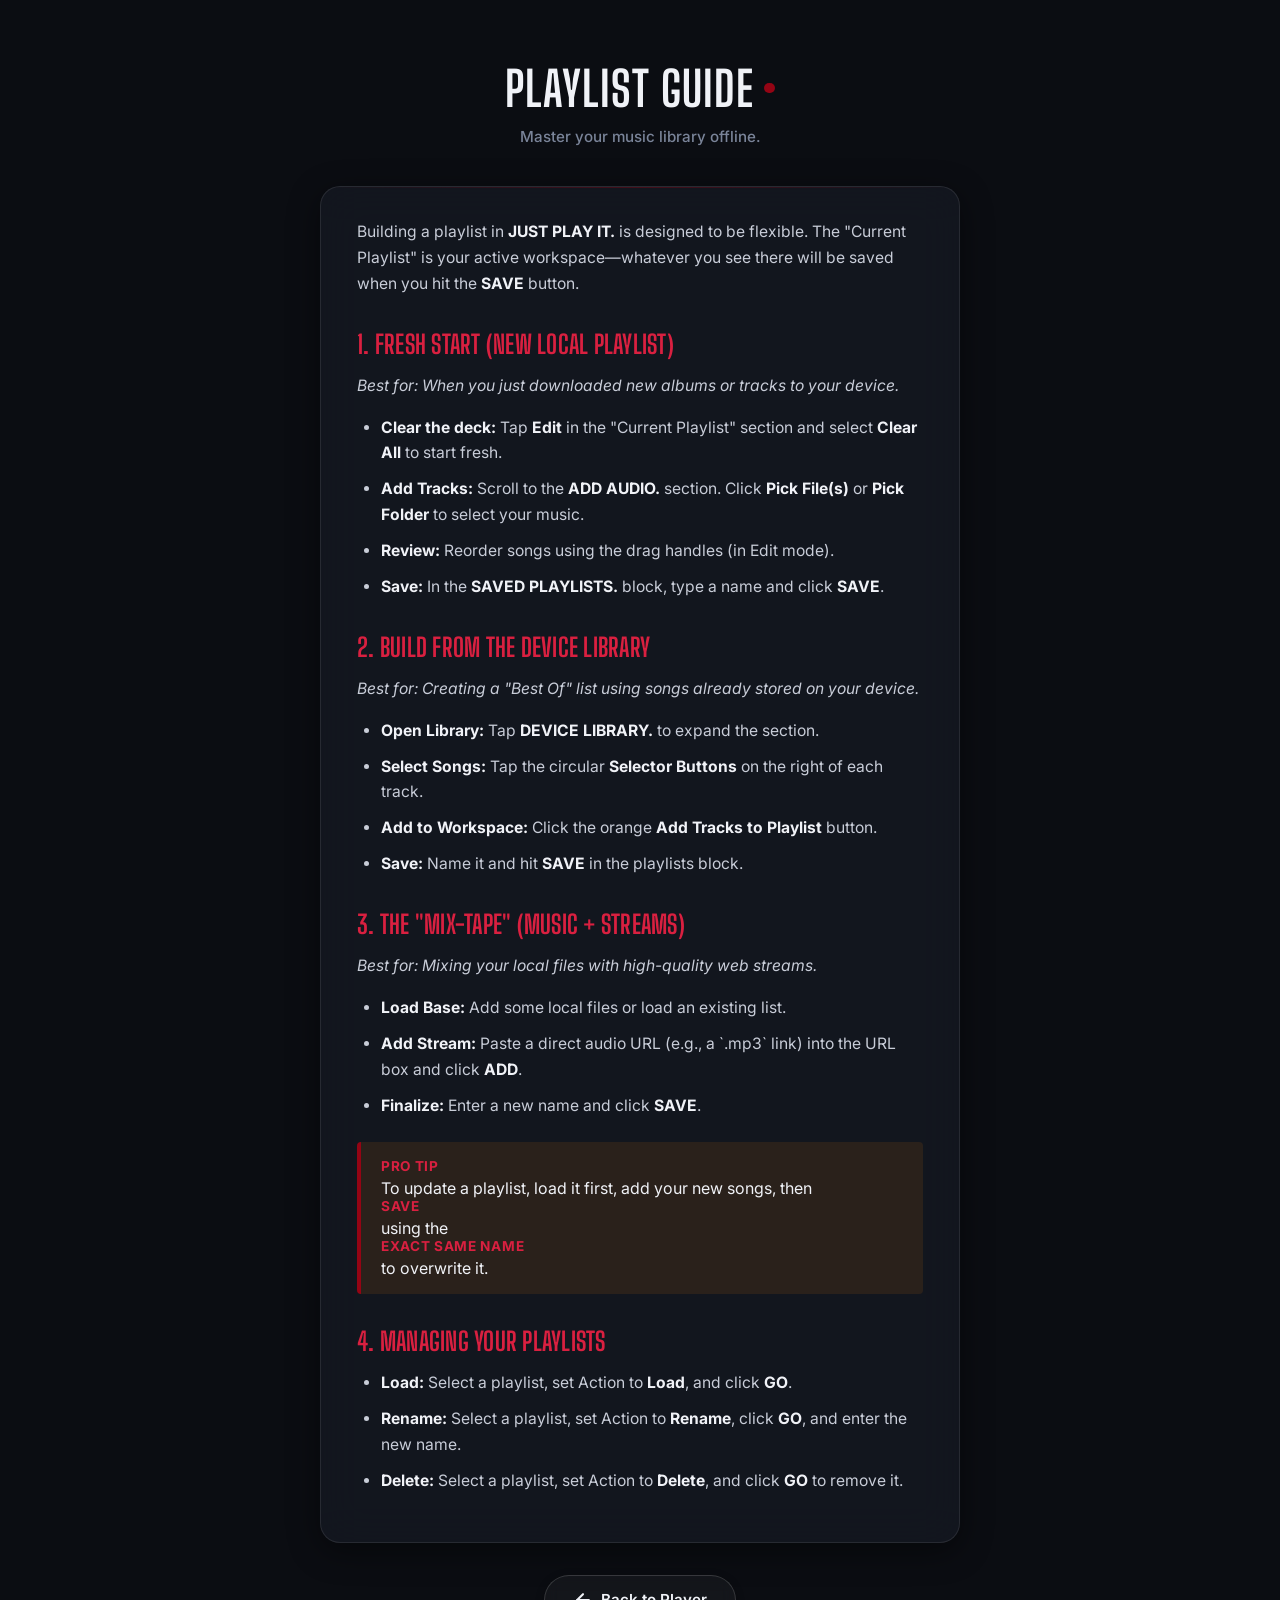
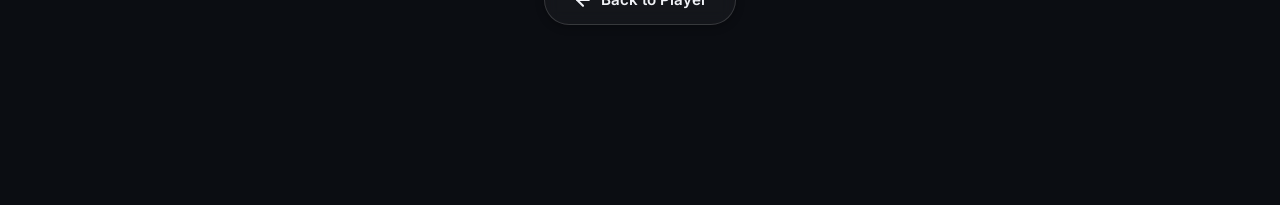
==== guide.html @ 5859a804 "guide" ====
<!doctype html>
<html lang="en" data-theme="dark">
  <head>
    <meta charset="UTF-8" />
    <meta name="viewport" content="width=device-width, initial-scale=1.0, viewport-fit=cover" />
    <meta name="theme-color" content="#0b0d12" id="themeColorMeta" />
    <meta name="description" content="JUST PLAY IT. Playlist Building Guide" />
    <title>Playlist Guide – JUST PLAY IT.</title>
    
    <link rel="icon" href="icons/icon-192.png" />
    <link rel="apple-touch-icon" href="icons/icon-192.png" />
    
    <link rel="preconnect" href="https://fonts.googleapis.com" />
    <link rel="preconnect" href="https://fonts.gstatic.com" crossorigin />
    <link href="https://fonts.googleapis.com/css2?family=Inter:wght@400;500;600;700;800&family=Oswald:wght@700&family=Big+Shoulders+Display:wght@900&family=Saira+Extra+Condensed:wght@900&display=swap" rel="stylesheet" />
    
    <link rel="stylesheet" href="style.css" />
    <style>
      .guide-container {
        max-width: 680px;
        margin: 0 auto;
        padding: 60px 20px 80px;
      }
      .guide-header {
        text-align: center;
        margin-bottom: 40px;
      }
      .guide-header h1 {
        font-family: "Big Shoulders Display", "Oswald", sans-serif;
        font-size: 3rem;
        margin: 0 0 10px;
        letter-spacing: 0.02em;
        text-transform: uppercase;
        display: flex;
        align-items: center;
        justify-content: center;
        gap: 8px;
        color: var(--text);
      }
      .guide-header p {
        color: var(--muted);
        font-size: 0.95rem;
        font-weight: 500;
        margin: 0;
      }
      .guide-card {
        background: var(--panel);
        border: 1px solid var(--border);
        border-radius: var(--radius);
        padding: 32px 36px;
        box-shadow: var(--shadow);
        backdrop-filter: blur(20px);
        position: relative;
        overflow: hidden;
      }
      .guide-card::before {
        content: "";
        position: absolute;
        top: 0; left: 0; right: 0;
        height: 1px;
        background: linear-gradient(90deg, transparent, var(--accent-glow), transparent);
        pointer-events: none;
      }
      .guide-card h2 {
        font-family: "Big Shoulders Display", "Oswald", sans-serif;
        font-size: 1.6rem;
        text-transform: uppercase;
        margin: 32px 0 14px;
        color: var(--accent-light);
        letter-spacing: 0.01em;
      }
      .guide-card h2:first-child {
        margin-top: 0;
      }
      .guide-card p, .guide-card ul {
        font-size: 0.98rem;
        line-height: 1.65;
        color: var(--text-2);
        margin-bottom: 16px;
        margin-top: 0;
      }
      .guide-card ul {
        padding-left: 24px;
      }
      .guide-card li {
        margin-bottom: 10px;
      }
      .guide-card strong {
        color: var(--text);
      }
      .tip-box {
        background: rgba(255, 140, 0, 0.1);
        border-left: 4px solid var(--accent);
        padding: 16px 20px;
        margin: 24px 0;
        border-radius: 4px;
      }
      .tip-box strong {
        color: var(--accent-light);
        text-transform: uppercase;
        font-size: 0.85rem;
        letter-spacing: 0.05em;
        display: block;
        margin-bottom: 4px;
      }
      .back-btn-wrap {
        margin-top: 32px;
        text-align: center;
      }
      .back-btn {
        display: inline-flex;
        align-items: center;
        gap: 8px;
        padding: 14px 28px;
        border-radius: 999px;
        background: var(--glass);
        border: 1px solid var(--border-strong);
        color: var(--text);
        text-decoration: none;
        font-weight: 600;
        font-size: 0.95rem;
        transition: all var(--transition);
        backdrop-filter: blur(8px);
        box-shadow: var(--shadow-sm);
      }
      .back-btn:hover {
        background: var(--glass-border);
        border-color: var(--accent-subtle-border);
        transform: translateY(-2px);
        box-shadow: 0 6px 16px rgba(0,0,0,0.2), 0 0 15px var(--accent-glow);
      }
      .back-btn:active {
        transform: translateY(0);
      }
      
      @media (max-width: 560px) {
        .guide-container {
          padding: 40px 16px 60px;
        }
        .guide-card {
          padding: 24px 20px;
        }
        .guide-header h1 {
          font-size: 2.4rem;
        }
      }
    </style>
  </head>
  <body>
    <div class="guide-container">
      <div class="guide-header">
        <h1>Playlist Guide<span class="dot" style="width: 0.22em; height: 0.22em; color: var(--accent);"></span></h1>
        <p>Master your music library offline.</p>
      </div>

      <div class="guide-card">
        <p>Building a playlist in <strong>JUST PLAY IT.</strong> is designed to be flexible. The "Current Playlist" is your active workspace—whatever you see there will be saved when you hit the <strong>SAVE</strong> button.</p>

        <h2>1. Fresh Start (New Local Playlist)</h2>
        <p><em>Best for: When you just downloaded new albums or tracks to your device.</em></p>
        <ul>
          <li><strong>Clear the deck:</strong> Tap <strong>Edit</strong> in the "Current Playlist" section and select <strong>Clear All</strong> to start fresh.</li>
          <li><strong>Add Tracks:</strong> Scroll to the <strong>ADD AUDIO.</strong> section. Click <strong>Pick File(s)</strong> or <strong>Pick Folder</strong> to select your music.</li>
          <li><strong>Review:</strong> Reorder songs using the drag handles (in Edit mode).</li>
          <li><strong>Save:</strong> In the <strong>SAVED PLAYLISTS.</strong> block, type a name and click <strong>SAVE</strong>.</li>
        </ul>

        <h2>2. Build from the Device Library</h2>
        <p><em>Best for: Creating a "Best Of" list using songs already stored on your device.</em></p>
        <ul>
          <li><strong>Open Library:</strong> Tap <strong>DEVICE LIBRARY.</strong> to expand the section.</li>
          <li><strong>Select Songs:</strong> Tap the circular <strong>Selector Buttons</strong> on the right of each track.</li>
          <li><strong>Add to Workspace:</strong> Click the orange <strong>Add Tracks to Playlist</strong> button.</li>
          <li><strong>Save:</strong> Name it and hit <strong>SAVE</strong> in the playlists block.</li>
        </ul>

        <h2>3. The "Mix-Tape" (Music + Streams)</h2>
        <p><em>Best for: Mixing your local files with high-quality web streams.</em></p>
        <ul>
          <li><strong>Load Base:</strong> Add some local files or load an existing list.</li>
          <li><strong>Add Stream:</strong> Paste a direct audio URL (e.g., a `.mp3` link) into the URL box and click <strong>ADD</strong>.</li>
          <li><strong>Finalize:</strong> Enter a new name and click <strong>SAVE</strong>.</li>
        </ul>

        <div class="tip-box">
          <strong>Pro Tip</strong>
          To update a playlist, load it first, add your new songs, then <strong>SAVE</strong> using the <strong>EXACT SAME NAME</strong> to overwrite it.
        </div>

        <h2>4. Managing Your Playlists</h2>
        <ul>
          <li><strong>Load:</strong> Select a playlist, set Action to <strong>Load</strong>, and click <strong>GO</strong>.</li>
          <li><strong>Rename:</strong> Select a playlist, set Action to <strong>Rename</strong>, click <strong>GO</strong>, and enter the new name.</li>
          <li><strong>Delete:</strong> Select a playlist, set Action to <strong>Delete</strong>, and click <strong>GO</strong> to remove it.</li>
        </ul>
      </div>

      <div class="back-btn-wrap">
        <a href="index.html" class="back-btn">
          <svg width="20" height="20" viewBox="0 0 24 24" fill="none" stroke="currentColor" stroke-width="2.5" stroke-linecap="round" stroke-linejoin="round" aria-hidden="true"><line x1="19" y1="12" x2="5" y2="12"/><polyline points="12 19 5 12 12 5"/></svg>
          Back to Player
        </a>
      </div>
    </div>
    
    <script>
      // Sync theme with main app preference
      const saved = localStorage.getItem("justPlayItTheme");
      const theme = saved === "light" ? "light" : "dark";
      document.documentElement.setAttribute("data-theme", theme);
      const meta = document.getElementById("themeColorMeta");
      if (meta) {
        meta.content = theme === "light" ? "#f6f4f1" : "#0b0d12";
      }
    </script>
  </body>
</html>
---- style.css ----
@import url("https://fonts.googleapis.com/css2?family=Inter:wght@400;500;600;700;800&family=Oswald:wght@700&family=Big+Shoulders+Display:wght@900&family=Saira+Extra+Condensed:wght@900&display=swap");

/* ═══════════════════════════════════════════
   JUST PLAY IT. — Main Stylesheet
   Split into logical modules for maintainability
═══════════════════════════════════════════ */

@import url("css/tokens.css");      /* Design tokens: colors, radii, shadows, transitions */
@import url("css/base.css");        /* Splash screen, reset, body, app shell */
@import url("css/components.css");  /* Topbar, buttons, cards, player, playlist, add-audio, toast */
@import url("css/sidebar.css");     /* Sidebar panel, library list, QR code, rearrange mode */
@import url("css/responsive.css");  /* Media queries, scrollbar, responsive layout */
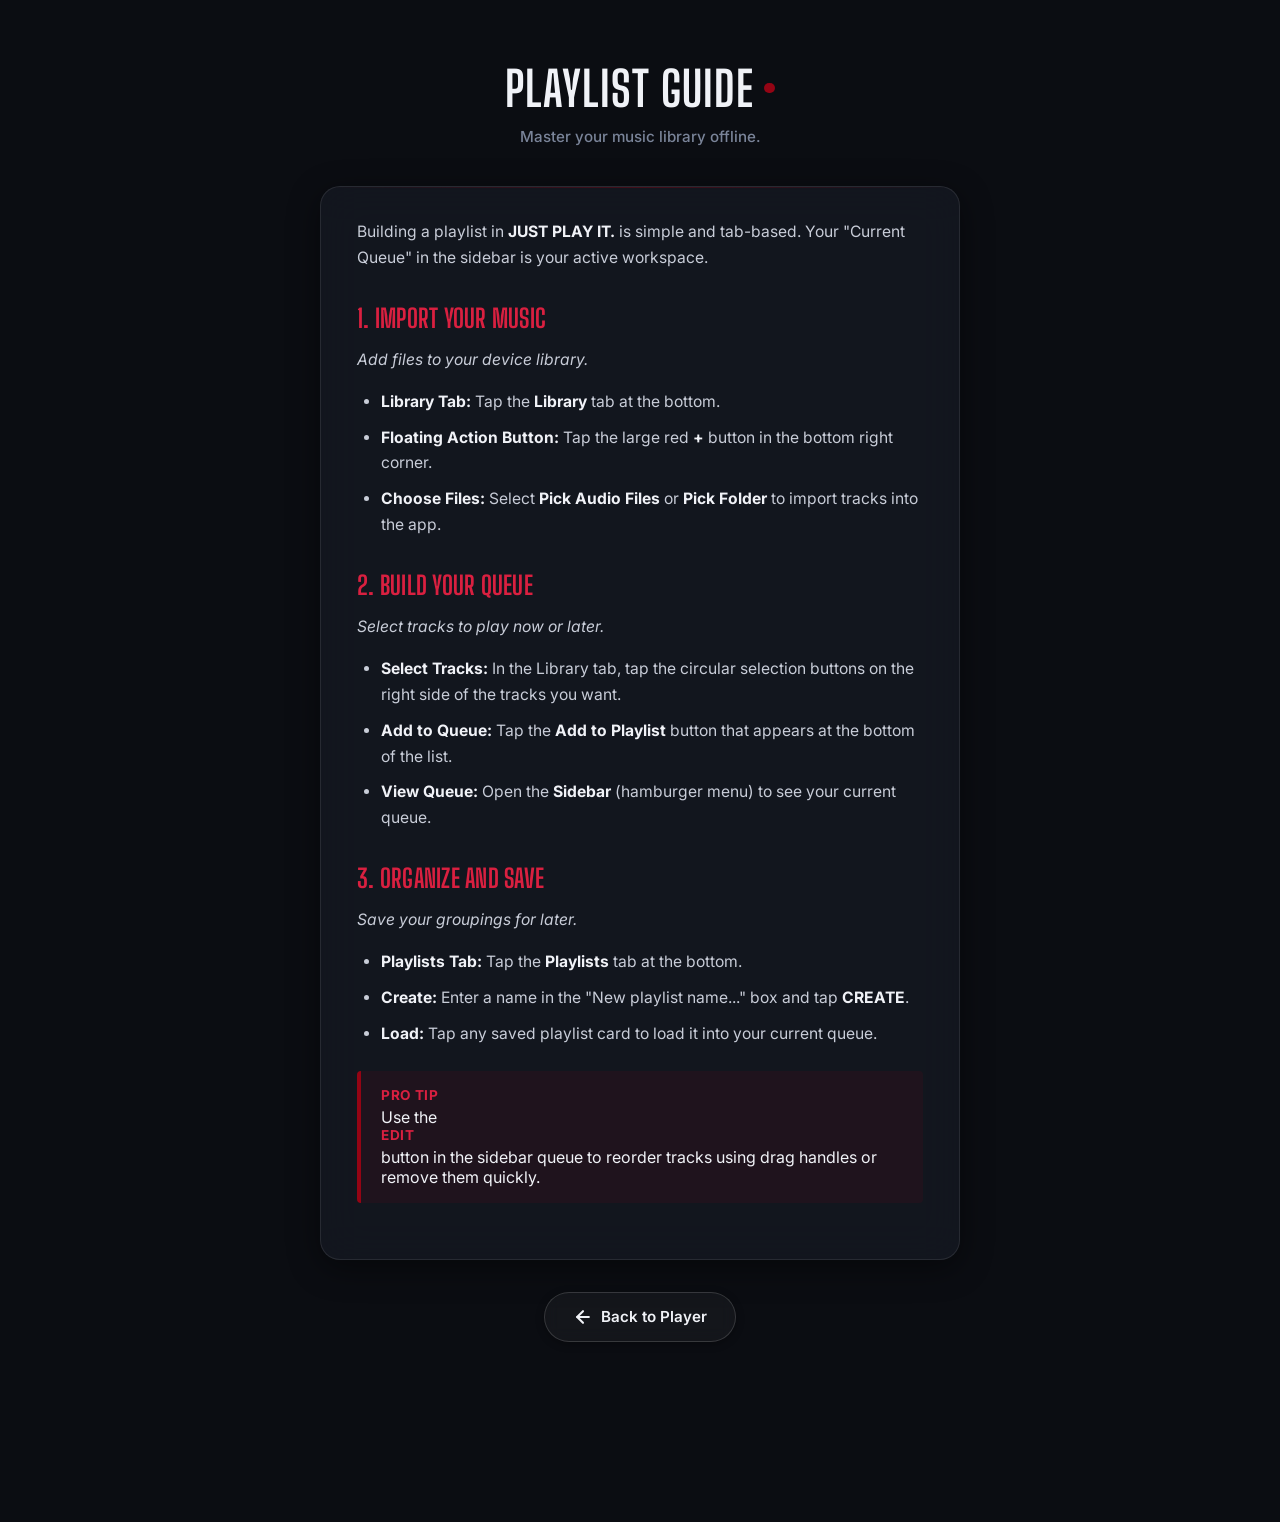
==== commit 172434ca: "fixes" ====
--- a/guide.html
+++ b/guide.html
@@ -89,7 +89,7 @@
         color: var(--text);
       }
       .tip-box {
-        background: rgba(255, 140, 0, 0.1);
+        background: var(--accent-subtle);
         border-left: 4px solid var(--accent);
         padding: 16px 20px;
         margin: 24px 0;
@@ -154,45 +154,36 @@
       </div>
 
       <div class="guide-card">
-        <p>Building a playlist in <strong>JUST PLAY IT.</strong> is designed to be flexible. The "Current Playlist" is your active workspace—whatever you see there will be saved when you hit the <strong>SAVE</strong> button.</p>
-
-        <h2>1. Fresh Start (New Local Playlist)</h2>
-        <p><em>Best for: When you just downloaded new albums or tracks to your device.</em></p>
+        <p>Building a playlist in <strong>JUST PLAY IT.</strong> is simple and tab-based. Your "Current Queue" in the sidebar is your active workspace.</p>
+
+        <h2>1. Import Your Music</h2>
+        <p><em>Add files to your device library.</em></p>
         <ul>
-          <li><strong>Clear the deck:</strong> Tap <strong>Edit</strong> in the "Current Playlist" section and select <strong>Clear All</strong> to start fresh.</li>
-          <li><strong>Add Tracks:</strong> Scroll to the <strong>ADD AUDIO.</strong> section. Click <strong>Pick File(s)</strong> or <strong>Pick Folder</strong> to select your music.</li>
-          <li><strong>Review:</strong> Reorder songs using the drag handles (in Edit mode).</li>
-          <li><strong>Save:</strong> In the <strong>SAVED PLAYLISTS.</strong> block, type a name and click <strong>SAVE</strong>.</li>
+          <li><strong>Library Tab:</strong> Tap the <strong>Library</strong> tab at the bottom.</li>
+          <li><strong>Floating Action Button:</strong> Tap the large red <strong>+</strong> button in the bottom right corner.</li>
+          <li><strong>Choose Files:</strong> Select <strong>Pick Audio Files</strong> or <strong>Pick Folder</strong> to import tracks into the app.</li>
         </ul>
 
-        <h2>2. Build from the Device Library</h2>
-        <p><em>Best for: Creating a "Best Of" list using songs already stored on your device.</em></p>
+        <h2>2. Build Your Queue</h2>
+        <p><em>Select tracks to play now or later.</em></p>
         <ul>
-          <li><strong>Open Library:</strong> Tap <strong>DEVICE LIBRARY.</strong> to expand the section.</li>
-          <li><strong>Select Songs:</strong> Tap the circular <strong>Selector Buttons</strong> on the right of each track.</li>
-          <li><strong>Add to Workspace:</strong> Click the orange <strong>Add Tracks to Playlist</strong> button.</li>
-          <li><strong>Save:</strong> Name it and hit <strong>SAVE</strong> in the playlists block.</li>
+          <li><strong>Select Tracks:</strong> In the Library tab, tap the circular selection buttons on the right side of the tracks you want.</li>
+          <li><strong>Add to Queue:</strong> Tap the <strong>Add to Playlist</strong> button that appears at the bottom of the list.</li>
+          <li><strong>View Queue:</strong> Open the <strong>Sidebar</strong> (hamburger menu) to see your current queue.</li>
         </ul>
 
-        <h2>3. The "Mix-Tape" (Music + Streams)</h2>
-        <p><em>Best for: Mixing your local files with high-quality web streams.</em></p>
+        <h2>3. Organize and Save</h2>
+        <p><em>Save your groupings for later.</em></p>
         <ul>
-          <li><strong>Load Base:</strong> Add some local files or load an existing list.</li>
-          <li><strong>Add Stream:</strong> Paste a direct audio URL (e.g., a `.mp3` link) into the URL box and click <strong>ADD</strong>.</li>
-          <li><strong>Finalize:</strong> Enter a new name and click <strong>SAVE</strong>.</li>
+          <li><strong>Playlists Tab:</strong> Tap the <strong>Playlists</strong> tab at the bottom.</li>
+          <li><strong>Create:</strong> Enter a name in the "New playlist name..." box and tap <strong>CREATE</strong>.</li>
+          <li><strong>Load:</strong> Tap any saved playlist card to load it into your current queue.</li>
         </ul>
 
         <div class="tip-box">
           <strong>Pro Tip</strong>
-          To update a playlist, load it first, add your new songs, then <strong>SAVE</strong> using the <strong>EXACT SAME NAME</strong> to overwrite it.
+          Use the <strong>Edit</strong> button in the sidebar queue to reorder tracks using drag handles or remove them quickly.
         </div>
-
-        <h2>4. Managing Your Playlists</h2>
-        <ul>
-          <li><strong>Load:</strong> Select a playlist, set Action to <strong>Load</strong>, and click <strong>GO</strong>.</li>
-          <li><strong>Rename:</strong> Select a playlist, set Action to <strong>Rename</strong>, click <strong>GO</strong>, and enter the new name.</li>
-          <li><strong>Delete:</strong> Select a playlist, set Action to <strong>Delete</strong>, and click <strong>GO</strong> to remove it.</li>
-        </ul>
       </div>
 
       <div class="back-btn-wrap">
